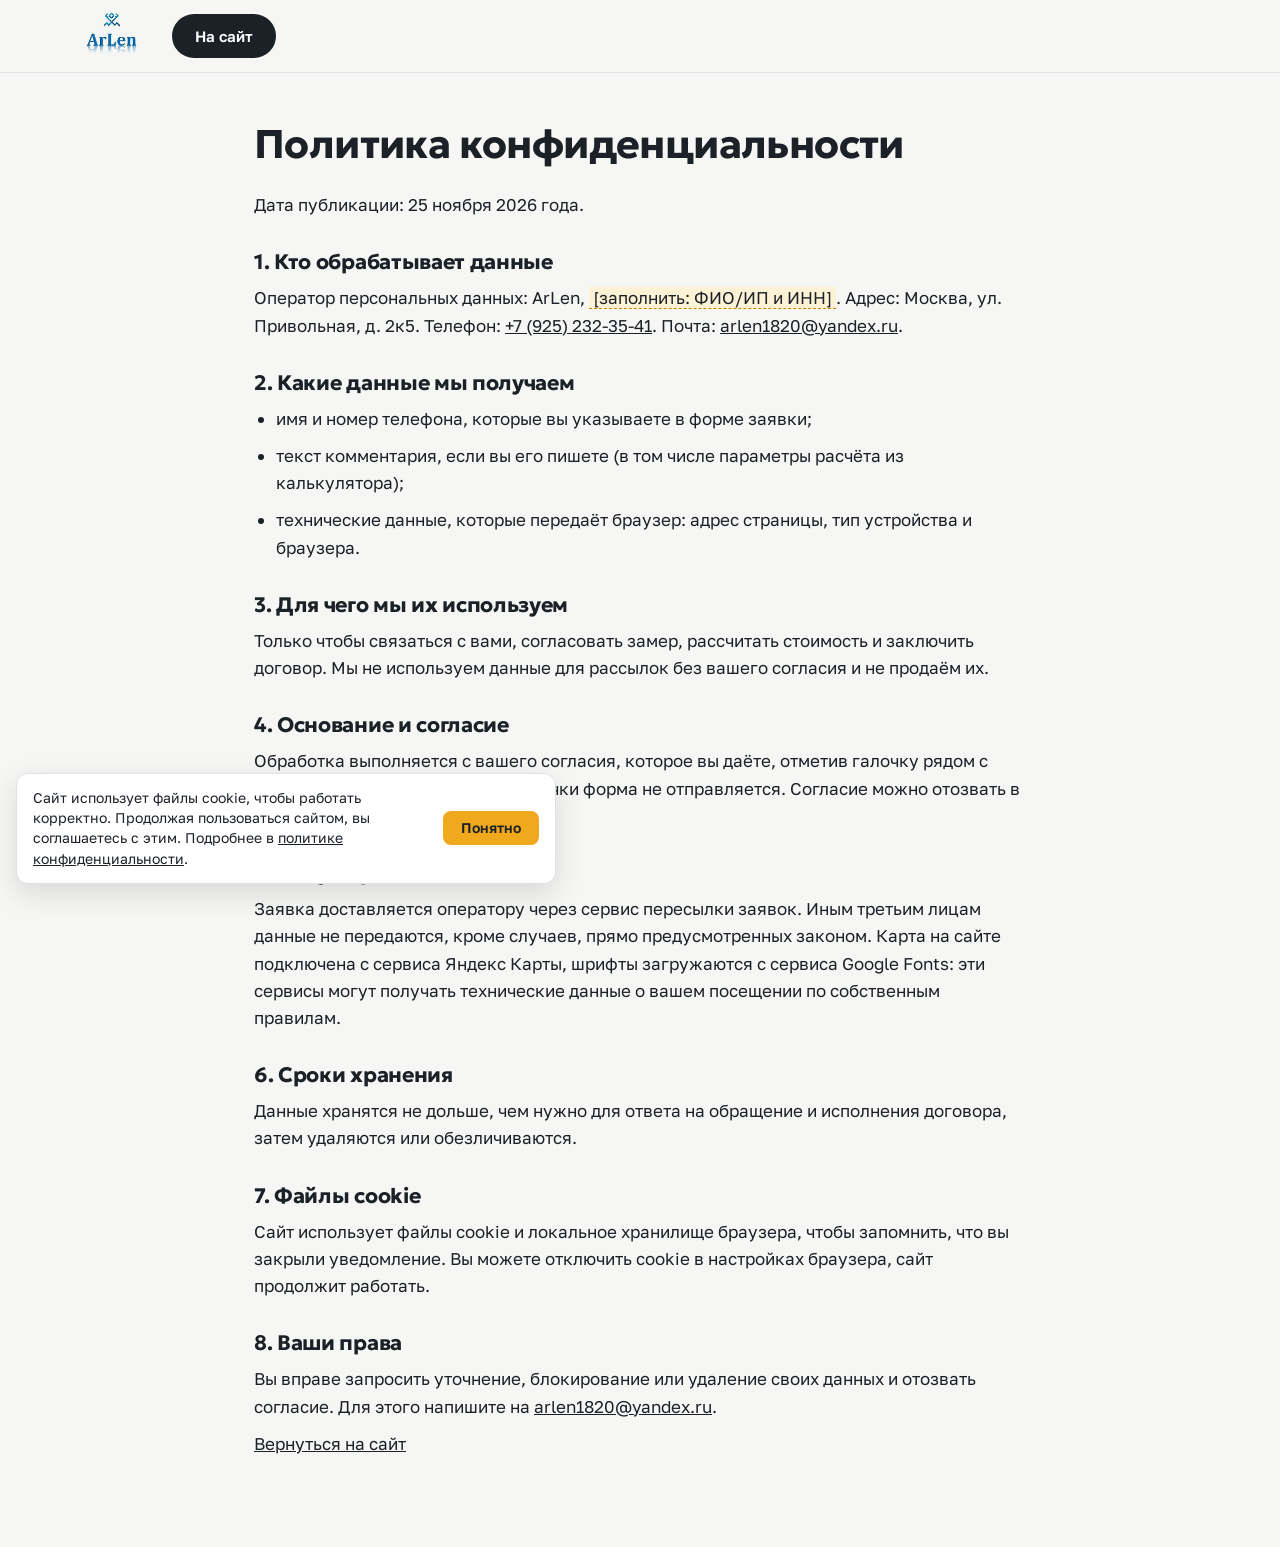
==== privacy.html @ d8f8e1b7 "SEO: мета-теги, canonical, Open Graph, JSON-LD, robots, sitemap, cookie-плашка, политика и согласие " ====
<!DOCTYPE html>
<html lang="ru">
<head>
<meta charset="UTF-8">
<meta name="viewport" content="width=device-width, initial-scale=1.0">
<title>Политика конфиденциальности | ArLen</title>
<meta name="description" content="Политика обработки персональных данных на сайте ArLen: какие данные собираем, зачем и как их удалить.">
<meta name="robots" content="noindex, follow">
<link rel="canonical" href="https://murzzsite.github.io/arlen-potolki/privacy.html">
<link rel="preconnect" href="https://fonts.googleapis.com">
<link rel="preconnect" href="https://fonts.gstatic.com" crossorigin>
<link href="https://fonts.googleapis.com/css2?family=Geologica:wght@400;500;600;700&family=Golos+Text:wght@400;500;600&display=swap" rel="stylesheet">
<link rel="stylesheet" href="styles.css">
<style>
.legal { padding: 48px 0 80px; }
.legal h1 { font-size: clamp(28px, 5vw, 40px); margin-bottom: 24px; overflow-wrap: anywhere; }
.legal h2 { font-size: 21px; margin: 32px 0 10px; }
.legal p, .legal li { margin: 0 0 10px; }
.legal ul { padding-left: 22px; margin: 0 0 10px; }
.legal .ph { background: var(--light-soft); border-bottom: 1px dashed var(--light-deep); padding: 0 4px; }
</style>
</head>
<body>
<header class="header scrolled">
  <div class="container header__inner">
    <a href="index.html" class="logo" aria-label="ArLen, на главную"><img src="img/logo.jpg" alt="ArLen, натяжные потолки"></a>
    <div class="header__actions"><a href="index.html" class="btn btn--primary">На сайт</a></div>
  </div>
</header>
<main class="legal">
  <div class="container container--narrow">
    <h1>Политика конфиденциальности</h1>
    <p>Дата публикации: 25 ноября 2026 года.</p>

    <h2>1. Кто обрабатывает данные</h2>
    <p>Оператор персональных данных: ArLen, <span class="ph">[заполнить: ФИО/ИП и ИНН]</span>. Адрес: Москва, ул. Привольная, д. 2к5. Телефон: <a href="tel:+79252323541">+7 (925) 232-35-41</a>. Почта: <a href="mailto:arlen1820@yandex.ru">arlen1820@yandex.ru</a>.</p>

    <h2>2. Какие данные мы получаем</h2>
    <ul>
      <li>имя и номер телефона, которые вы указываете в форме заявки;</li>
      <li>текст комментария, если вы его пишете (в том числе параметры расчёта из калькулятора);</li>
      <li>технические данные, которые передаёт браузер: адрес страницы, тип устройства и браузера.</li>
    </ul>

    <h2>3. Для чего мы их используем</h2>
    <p>Только чтобы связаться с вами, согласовать замер, рассчитать стоимость и заключить договор. Мы не используем данные для рассылок без вашего согласия и не продаём их.</p>

    <h2>4. Основание и согласие</h2>
    <p>Обработка выполняется с вашего согласия, которое вы даёте, отметив галочку рядом с кнопкой отправки заявки. Без галочки форма не отправляется. Согласие можно отозвать в любой момент.</p>

    <h2>5. Кому передаются данные</h2>
    <p>Заявка доставляется оператору через сервис пересылки заявок. Иным третьим лицам данные не передаются, кроме случаев, прямо предусмотренных законом. Карта на сайте подключена с сервиса Яндекс Карты, шрифты загружаются с сервиса Google Fonts: эти сервисы могут получать технические данные о вашем посещении по собственным правилам.</p>

    <h2>6. Сроки хранения</h2>
    <p>Данные хранятся не дольше, чем нужно для ответа на обращение и исполнения договора, затем удаляются или обезличиваются.</p>

    <h2>7. Файлы cookie</h2>
    <p>Сайт использует файлы cookie и локальное хранилище браузера, чтобы запомнить, что вы закрыли уведомление. Вы можете отключить cookie в настройках браузера, сайт продолжит работать.</p>

    <h2>8. Ваши права</h2>
    <p>Вы вправе запросить уточнение, блокирование или удаление своих данных и отозвать согласие. Для этого напишите на <a href="mailto:arlen1820@yandex.ru">arlen1820@yandex.ru</a>.</p>

    <p><a href="index.html">Вернуться на сайт</a></p>
  </div>
</main>
<script src="cookie.js" defer></script>
</body>
</html>
---- styles.css ----
:root {
  --bg: #f6f7f5;
  --surface: #ffffff;
  --tint: #eceff1;
  --ink: #1c2128;
  --muted: #5b6672;
  --line: #dde2e6;
  --light: #f0a81c;
  --light-deep: #c98300;
  --light-soft: #fdf1d6;
  --radius: 14px;
  --font-head: 'Geologica', system-ui, sans-serif;
  --font-body: 'Golos Text', system-ui, sans-serif;
}
*, *::before, *::after { box-sizing: border-box; }
html { scroll-behavior: smooth; }
body {
  margin: 0;
  background: var(--bg);
  color: var(--ink);
  font: 400 17px/1.6 var(--font-body);
  -webkit-font-smoothing: antialiased;
}
img, svg { display: block; max-width: 100%; }
a { color: inherit; }
h1, h2, h3 { font-family: var(--font-head); line-height: 1.15; margin: 0; letter-spacing: -0.015em; }
p { margin: 0; }
:focus-visible { outline: 3px solid var(--light); outline-offset: 2px; }

.container { width: 100%; max-width: 1180px; margin: 0 auto; padding: 0 24px; }
.container--narrow { max-width: 820px; }

/* header */
.header {
  position: sticky; top: 0; z-index: 50;
  background: rgba(246, 247, 245, 0.92);
  backdrop-filter: blur(10px);
  border-bottom: 1px solid transparent;
  transition: border-color .2s;
}
.header.scrolled { border-bottom-color: var(--line); }
.header__inner { display: flex; align-items: center; gap: 24px; min-width: 0; height: 72px; }
.logo {
  flex-shrink: 0; text-decoration: none;
  font: 700 24px/1 var(--font-head); letter-spacing: -0.03em;
  display: inline-flex; align-items: baseline; gap: 0;
}
.logo img { height: 56px; width: auto; mix-blend-mode: multiply; }
.logo i { display: inline-block; width: 12px; height: 3px; margin: 0 2px; background: var(--light); border-radius: 2px; transform: translateY(-5px); box-shadow: 0 0 10px var(--light); }
.logo span { margin-left: 10px; font: 400 13px/1 var(--font-body); letter-spacing: 0; color: var(--muted); }
.nav { display: flex; gap: 26px; margin-left: auto; }
.nav a { white-space: nowrap; text-decoration: none; font-weight: 500; font-size: 15px; color: var(--muted); transition: color .15s; }
.nav a:hover { color: var(--ink); }
.header__actions { display: flex; align-items: center; gap: 18px; }
.header__phone { font-weight: 600; text-decoration: none; white-space: nowrap; }
.burger { display: none; width: 44px; height: 44px; border: 0; background: transparent; cursor: pointer; padding: 10px; }
.burger span { display: block; height: 2px; background: var(--ink); margin: 6px 0; transition: transform .2s, opacity .2s; }
.burger.is-open span:nth-child(1) { transform: translateY(8px) rotate(45deg); }
.burger.is-open span:nth-child(2) { opacity: 0; }
.burger.is-open span:nth-child(3) { transform: translateY(-8px) rotate(-45deg); }

/* buttons */
.btn {
  display: inline-flex; align-items: center; justify-content: center;
  padding: 12px 22px; border-radius: 999px; border: 1.5px solid transparent;
  font: 600 15px/1.2 var(--font-body); text-decoration: none; cursor: pointer;
  transition: background .15s, border-color .15s, transform .15s;
}
.btn--primary { background: var(--ink); color: #fff; }
.btn--primary:hover { background: #2e3742; }
.btn--ghost { border-color: var(--ink); color: var(--ink); background: transparent; }
.btn--ghost:hover { background: var(--ink); color: #fff; }
.btn--lg { padding: 16px 28px; font-size: 16px; }
.btn--block { display: flex; width: 100%; }
.btn:disabled { opacity: .6; cursor: default; }

/* hero */
.hero { padding: 56px 0 88px; position: relative; overflow: hidden; }
.hero::before {
  content: ''; position: absolute; left: 0; right: 0; top: 0; height: 6px;
  background: linear-gradient(90deg, transparent, var(--light) 30%, var(--light) 70%, transparent);
  box-shadow: 0 8px 60px 18px rgba(240, 168, 28, .28);
}
.hero__inner { display: grid; grid-template-columns: 1.1fr 0.9fr; gap: 56px; align-items: start; padding-top: 24px; }
.hero h1 { font-size: clamp(36px, 5vw, 60px); font-weight: 700; max-width: 14ch; }
.hero__lead { margin-top: 24px; max-width: 52ch; font-size: 19px; color: var(--muted); }
.hero__cta { margin-top: 32px; display: flex; flex-wrap: wrap; gap: 14px; }
.facts { list-style: none; padding: 0; margin: 48px 0 0; display: flex; gap: 40px; flex-wrap: wrap; }
.facts li { display: flex; flex-direction: column; border-left: 3px solid var(--light); padding-left: 14px; }
.facts b { font: 600 24px/1.1 var(--font-head); }
.facts span { color: var(--muted); font-size: 14px; margin-top: 4px; }

/* calculator */
.calc {
  background: var(--surface); border: 1px solid var(--line); border-radius: 22px;
  padding: 28px; box-shadow: 0 30px 60px -30px rgba(28, 33, 40, .25);
  scroll-margin-top: 90px;
}
.calc__title { font-size: 24px; margin-bottom: 20px; }
.calc__form { display: grid; gap: 14px; }
.calc__row { display: grid; grid-template-columns: 1fr 1fr; gap: 14px; }
.field { display: flex; flex-direction: column; gap: 6px; }
.field span { font-size: 14px; font-weight: 500; color: var(--muted); }
.field input, .field select, .field textarea {
  width: 100%; font: 500 16px var(--font-body); color: var(--ink);
  padding: 12px 14px; background: var(--bg); border: 1.5px solid var(--line); border-radius: 10px;
  transition: border-color .15s;
}
.field input:focus, .field select:focus, .field textarea:focus { outline: none; border-color: var(--ink); }
.field textarea { resize: vertical; }
.calc__result {
  margin: 22px 0 16px; padding: 18px 20px; border-radius: 14px; background: var(--light-soft);
  display: grid; gap: 8px;
}
.calc__label { display: block; font-size: 14px; color: var(--muted); }
.calc__result strong { font: 700 40px/1.1 var(--font-head); letter-spacing: -0.02em; }
.calc__note { font-size: 13px; color: var(--muted); }

/* sections */
.section { padding: 88px 0; }
.section--tint { background: var(--tint); }
.section__title { font-size: clamp(28px, 3.6vw, 42px); font-weight: 600; max-width: 22ch; }
.section__lead { margin-top: 14px; color: var(--muted); max-width: 62ch; }

.adv-grid { margin-top: 44px; display: grid; grid-template-columns: repeat(4, 1fr); gap: 20px; }
.adv { padding: 4px 0; border-top: 3px solid var(--ink); padding-top: 20px; }
.adv__icon { width: 44px; height: 44px; display: grid; place-items: center; border-radius: 12px; background: var(--light-soft); color: var(--light-deep); margin-bottom: 16px; }
.adv h3 { font-size: 19px; font-weight: 600; margin-bottom: 8px; }
.adv p { color: var(--muted); font-size: 15px; }

.srv-grid { margin-top: 44px; display: grid; grid-template-columns: repeat(3, 1fr); gap: 20px; }
.srv { background: var(--surface); border-radius: var(--radius); padding: 28px; display: flex; flex-direction: column; gap: 10px; }
.srv h3 { font-size: 21px; font-weight: 600; }
.srv p { color: var(--muted); font-size: 15px; }
.srv .srv__price { margin-top: auto; padding-top: 12px; font: 600 19px var(--font-head); color: var(--ink); }

/* price */
.price-cols { margin-top: 40px; display: grid; grid-template-columns: 1fr 1fr; gap: 28px; align-items: start; }
.price-box h3 { font-size: 22px; font-weight: 600; margin-bottom: 14px; }
.price { width: 100%; border-collapse: collapse; background: var(--surface); border-radius: var(--radius); overflow: hidden; font-size: 15px; }
.price th, .price td { padding: 11px 16px; text-align: left; border-bottom: 1px solid var(--line); vertical-align: top; }
.price th { font-weight: 600; font-size: 13px; color: var(--muted); background: var(--tint); }
.price td:not(:first-child), .price th:not(:first-child) { text-align: right; white-space: nowrap; }
.price tr:last-child td { border-bottom: 0; }
.price__note { margin-top: 12px; font-size: 14px; color: var(--muted); }

/* steps */
.steps { list-style: none; counter-reset: step; padding: 0; margin: 44px 0 0; display: grid; grid-template-columns: repeat(5, 1fr); gap: 20px; }
.step { counter-increment: step; position: relative; padding-top: 52px; }
.step::before {
  content: counter(step); position: absolute; top: 0; left: 0; width: 38px; height: 38px; border-radius: 50%;
  display: grid; place-items: center; background: var(--ink); color: #fff; font: 600 16px var(--font-head);
}
.step::after { content: ''; position: absolute; top: 18px; left: 50px; right: -10px; height: 2px; background: var(--line); }
.step:last-child::after { display: none; }
.step h3 { font-size: 19px; font-weight: 600; margin-bottom: 8px; }
.step p { font-size: 15px; color: var(--muted); }

.case-grid { margin-top: 40px; display: grid; grid-template-columns: repeat(3, 1fr); gap: 20px; }
.case { padding: 28px; border-radius: var(--radius); background: var(--surface); border: 1px solid var(--line); }
.case h3 { font-size: 20px; font-weight: 600; margin-bottom: 8px; }
.case p { color: var(--muted); font-size: 15px; }

/* faq */
.faq__item { background: var(--surface); border-radius: 12px; margin-top: 12px; }
.faq__item:first-of-type { margin-top: 36px; }
.faq__item summary { cursor: pointer; padding: 18px 22px; font-weight: 600; list-style: none; display: flex; justify-content: space-between; gap: 16px; }
.faq__item summary::-webkit-details-marker { display: none; }
.faq__item summary::after { content: '+'; font-size: 24px; line-height: 1; color: var(--light-deep); }
.faq__item[open] summary::after { content: '\2212'; }
.faq__item p { padding: 0 22px 20px; color: var(--muted); }

/* contact */
.contact__inner { display: grid; grid-template-columns: 1fr 1fr; gap: 56px; align-items: start; }
#contact { scroll-margin-top: 72px; }
.form { margin-top: 28px; display: grid; gap: 14px; }
.form__hint { font-size: 13px; color: var(--muted); }
.agree { display: flex; gap: 10px; align-items: flex-start; font-size: 13px; line-height: 1.45; color: var(--muted); cursor: pointer; }
.agree input { flex: 0 0 auto; width: 20px; height: 20px; margin: 1px 0 0; accent-color: var(--light-deep); }
.agree a { color: var(--ink); text-decoration: underline; }
.map { border-radius: var(--radius); overflow: hidden; border: 1px solid var(--line); aspect-ratio: 16 / 10; background: var(--tint); }
.map iframe { width: 100%; height: 100%; border: 0; }
.contact__list { list-style: none; padding: 0; margin: 24px 0 0; display: grid; gap: 14px; }
.contact__list li { display: grid; grid-template-columns: 120px 1fr; gap: 12px; }
.contact__list span { color: var(--muted); font-size: 15px; }
.contact__list a { font-weight: 600; text-decoration: none; }

.footer { padding: 36px 0; border-top: 1px solid var(--line); font-size: 14px; color: var(--muted); }
.footer__inner { display: flex; align-items: center; justify-content: space-between; gap: 20px; flex-wrap: wrap; }
.logo--footer img { height: 48px; }

.fab {
  position: fixed; right: 20px; bottom: 20px; z-index: 40; width: 56px; height: 56px; border-radius: 50%;
  display: grid; place-items: center; background: var(--ink); color: #fff; box-shadow: 0 10px 30px rgba(28, 33, 40, .3);
}

/* reveal: один сдержанный вход для блоков */
.reveal { opacity: 0; transform: translateY(14px); transition: opacity .5s ease, transform .5s ease; }
.reveal.is-visible { opacity: 1; transform: none; }
@media (prefers-reduced-motion: reduce) {
  html { scroll-behavior: auto; }
  .reveal { opacity: 1; transform: none; transition: none; }
}

/* breakpoints */
@media (max-width: 1180px) {
  .nav { gap: 18px; }
  .nav a { font-size: 14px; }
  .header__phone { display: none; }
}
@media (max-width: 1100px) {
  .nav {
    display: none; position: absolute; left: 0; right: 0; top: 72px; flex-direction: column; gap: 0;
    background: var(--bg); border-bottom: 1px solid var(--line); padding: 8px 24px 16px;
  }
  .nav.is-open { display: flex; }
  .nav a { padding: 14px 0; font-size: 17px; border-bottom: 1px solid var(--line); }
  .burger { display: block; }
  .header__actions { margin-left: auto; }
  .steps { grid-template-columns: repeat(3, 1fr); row-gap: 36px; }
  .step:nth-child(3)::after { display: none; }
}
@media (max-width: 900px) {
  .section { padding: 64px 0; }
  .hero { padding-bottom: 56px; }
  .hero__inner, .contact__inner, .price-cols { grid-template-columns: 1fr; gap: 40px; }
  .adv-grid { grid-template-columns: repeat(2, 1fr); }
  .srv-grid, .case-grid { grid-template-columns: repeat(2, 1fr); }
}
@media (max-width: 560px) {
  body { font-size: 16px; }
  .container { padding: 0 16px; }
  .header__actions .btn { display: none; }
  .adv-grid, .srv-grid, .case-grid { grid-template-columns: 1fr; }
  .steps { grid-template-columns: 1fr; }
  .step::after { display: none; }
  .calc { padding: 20px; }
  .calc__row { grid-template-columns: 1fr; }
  .calc__result strong { font-size: 34px; }
  .facts { gap: 24px; }
  .price th, .price td { padding: 10px 12px; font-size: 14px; }
  .price td:not(:first-child), .price th:not(:first-child) { white-space: normal; }
  .contact__list li { grid-template-columns: 1fr; gap: 2px; }
}
@media (max-width: 380px) {
  .logo span { display: none; }
}
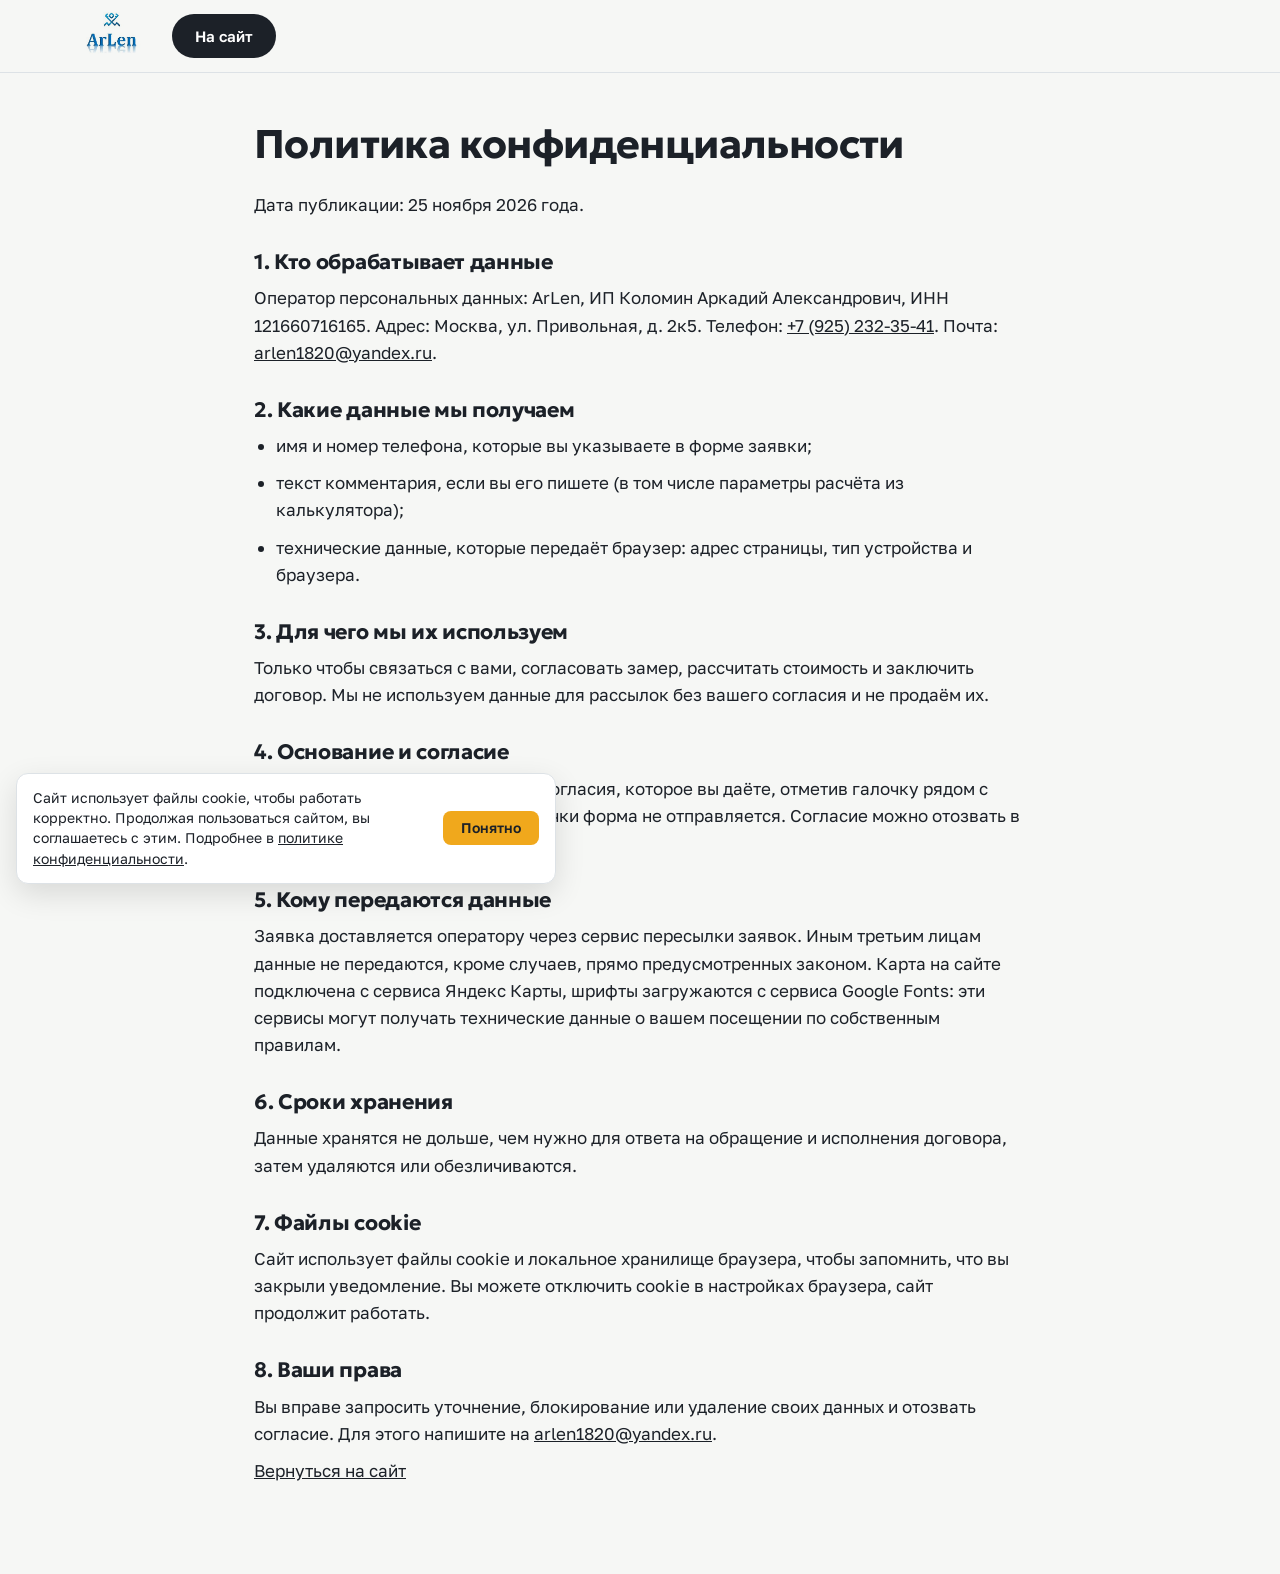
==== commit 680bf5ac: "ФИО и ИНН ИП в политике, подвале и JSON-LD; DOMAIN_SWITCH.md Co-Authored-By: Claude Sonnet 5.5 <nore" ====
--- a/privacy.html
+++ b/privacy.html
@@ -33,7 +33,7 @@
     <p>Дата публикации: 25 ноября 2026 года.</p>
 
     <h2>1. Кто обрабатывает данные</h2>
-    <p>Оператор персональных данных: ArLen, <span class="ph">[заполнить: ФИО/ИП и ИНН]</span>. Адрес: Москва, ул. Привольная, д. 2к5. Телефон: <a href="tel:+79252323541">+7 (925) 232-35-41</a>. Почта: <a href="mailto:arlen1820@yandex.ru">arlen1820@yandex.ru</a>.</p>
+    <p>Оператор персональных данных: ArLen, ИП Коломин Аркадий Александрович, ИНН 121660716165. Адрес: Москва, ул. Привольная, д. 2к5. Телефон: <a href="tel:+79252323541">+7 (925) 232-35-41</a>. Почта: <a href="mailto:arlen1820@yandex.ru">arlen1820@yandex.ru</a>.</p>
 
     <h2>2. Какие данные мы получаем</h2>
     <ul>
